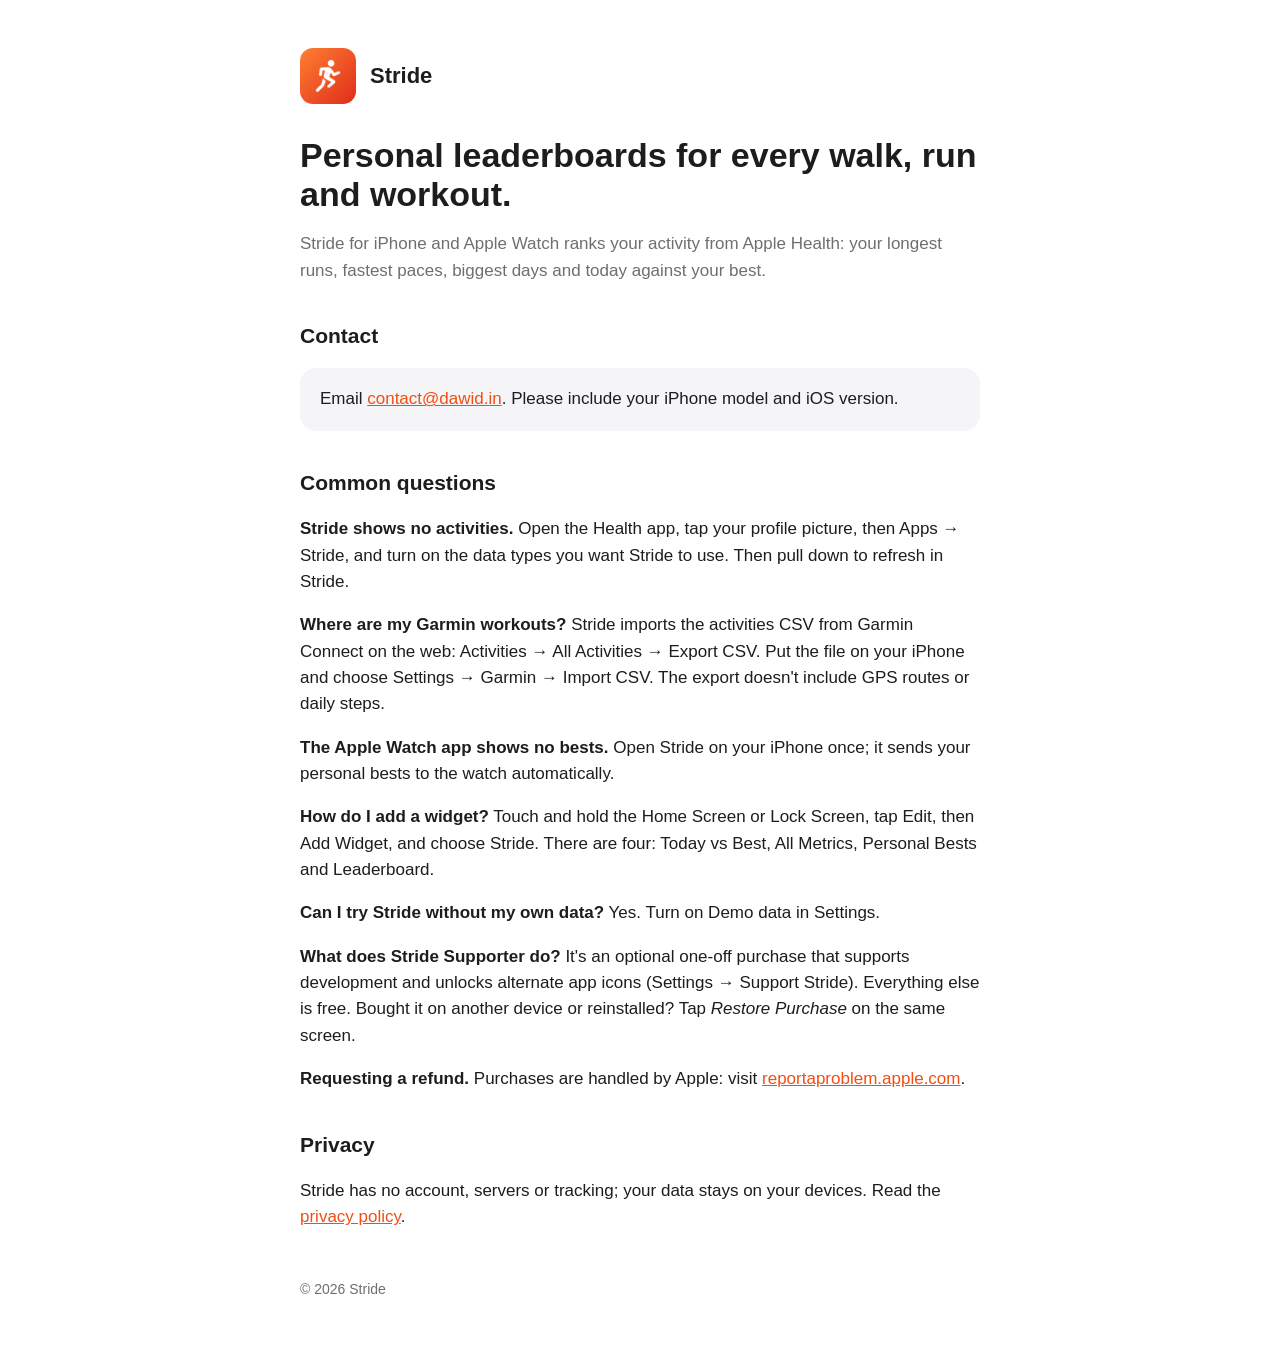
==== stride/index.html @ a99263f7 "Add app landing page, Challenge Track and Stride privacy pages Co-Authored-By: Claude Opus 5.5 <nore" ====
<!doctype html>
<html lang="en">
<head>
<meta charset="utf-8">
<meta name="viewport" content="width=device-width, initial-scale=1">
<title>Stride Support</title>
<link rel="stylesheet" href="style.css">
</head>
<body>
<main>
  <header><img src="icon.png" alt=""><a href="./">Stride</a></header>
  <h1>Personal leaderboards for every walk, run and workout.</h1>
  <p class="muted">Stride for iPhone and Apple Watch ranks your activity from Apple Health: your longest runs,
    fastest paces, biggest days and today against your best.</p>

  <h2>Contact</h2>
  <div class="card">
    Email <a href="mailto:contact@dawid.in">contact@dawid.in</a>. Please include your iPhone model and iOS version.
  </div>

  <h2>Common questions</h2>
  <p><strong>Stride shows no activities.</strong> Open the Health app, tap your profile picture, then
    Apps → Stride, and turn on the data types you want Stride to use. Then pull down to refresh in Stride.</p>
  <p><strong>Where are my Garmin workouts?</strong> Stride imports the activities CSV from Garmin Connect on the web:
    Activities → All Activities → Export CSV. Put the file on your iPhone and choose Settings → Garmin → Import CSV.
    The export doesn't include GPS routes or daily steps.</p>
  <p><strong>The Apple Watch app shows no bests.</strong> Open Stride on your iPhone once; it sends your personal
    bests to the watch automatically.</p>
  <p><strong>How do I add a widget?</strong> Touch and hold the Home Screen or Lock Screen, tap Edit, then Add Widget,
    and choose Stride. There are four: Today vs Best, All Metrics, Personal Bests and Leaderboard.</p>
  <p><strong>Can I try Stride without my own data?</strong> Yes. Turn on Demo data in Settings.</p>
  <p><strong>What does Stride Supporter do?</strong> It's an optional one-off purchase that supports development
    and unlocks alternate app icons (Settings → Support Stride). Everything else is free. Bought it on another device
    or reinstalled? Tap <em>Restore Purchase</em> on the same screen.</p>
  <p><strong>Requesting a refund.</strong> Purchases are handled by Apple: visit
    <a href="https://reportaproblem.apple.com">reportaproblem.apple.com</a>.</p>

  <h2>Privacy</h2>
  <p>Stride has no account, servers or tracking; your data stays on your devices.
    Read the <a href="privacy.html">privacy policy</a>.</p>

  <footer>© 2026 Stride</footer>
</main>
</body>
</html>
---- stride/style.css ----
:root { --accent: #f04e14; --text: #1d1d1f; --muted: #6e6e73; --bg: #ffffff; --card: #f5f5f7; }
@media (prefers-color-scheme: dark) {
  :root { --accent: #ff6a33; --text: #f5f5f7; --muted: #a1a1a6; --bg: #000000; --card: #1c1c1e; }
}
* { box-sizing: border-box; }
body { margin: 0; background: var(--bg); color: var(--text); line-height: 1.55;
  font: 17px/1.55 -apple-system, BlinkMacSystemFont, "SF Pro Text", "Helvetica Neue", Arial, sans-serif; }
main { max-width: 720px; margin: 0 auto; padding: 48px 20px 64px; }
header { display: flex; align-items: center; gap: 14px; margin-bottom: 32px; }
header img { width: 56px; height: 56px; border-radius: 13px; }
header a { color: inherit; text-decoration: none; font-weight: 700; font-size: 22px; }
h1 { font-size: 34px; line-height: 1.15; margin: 0 0 8px; }
h2 { font-size: 21px; margin: 36px 0 8px; }
p, li { color: var(--text); }
.muted { color: var(--muted); }
a { color: var(--accent); }
.card { background: var(--card); border-radius: 16px; padding: 18px 20px; margin: 16px 0; }
footer { margin-top: 48px; font-size: 14px; color: var(--muted); }
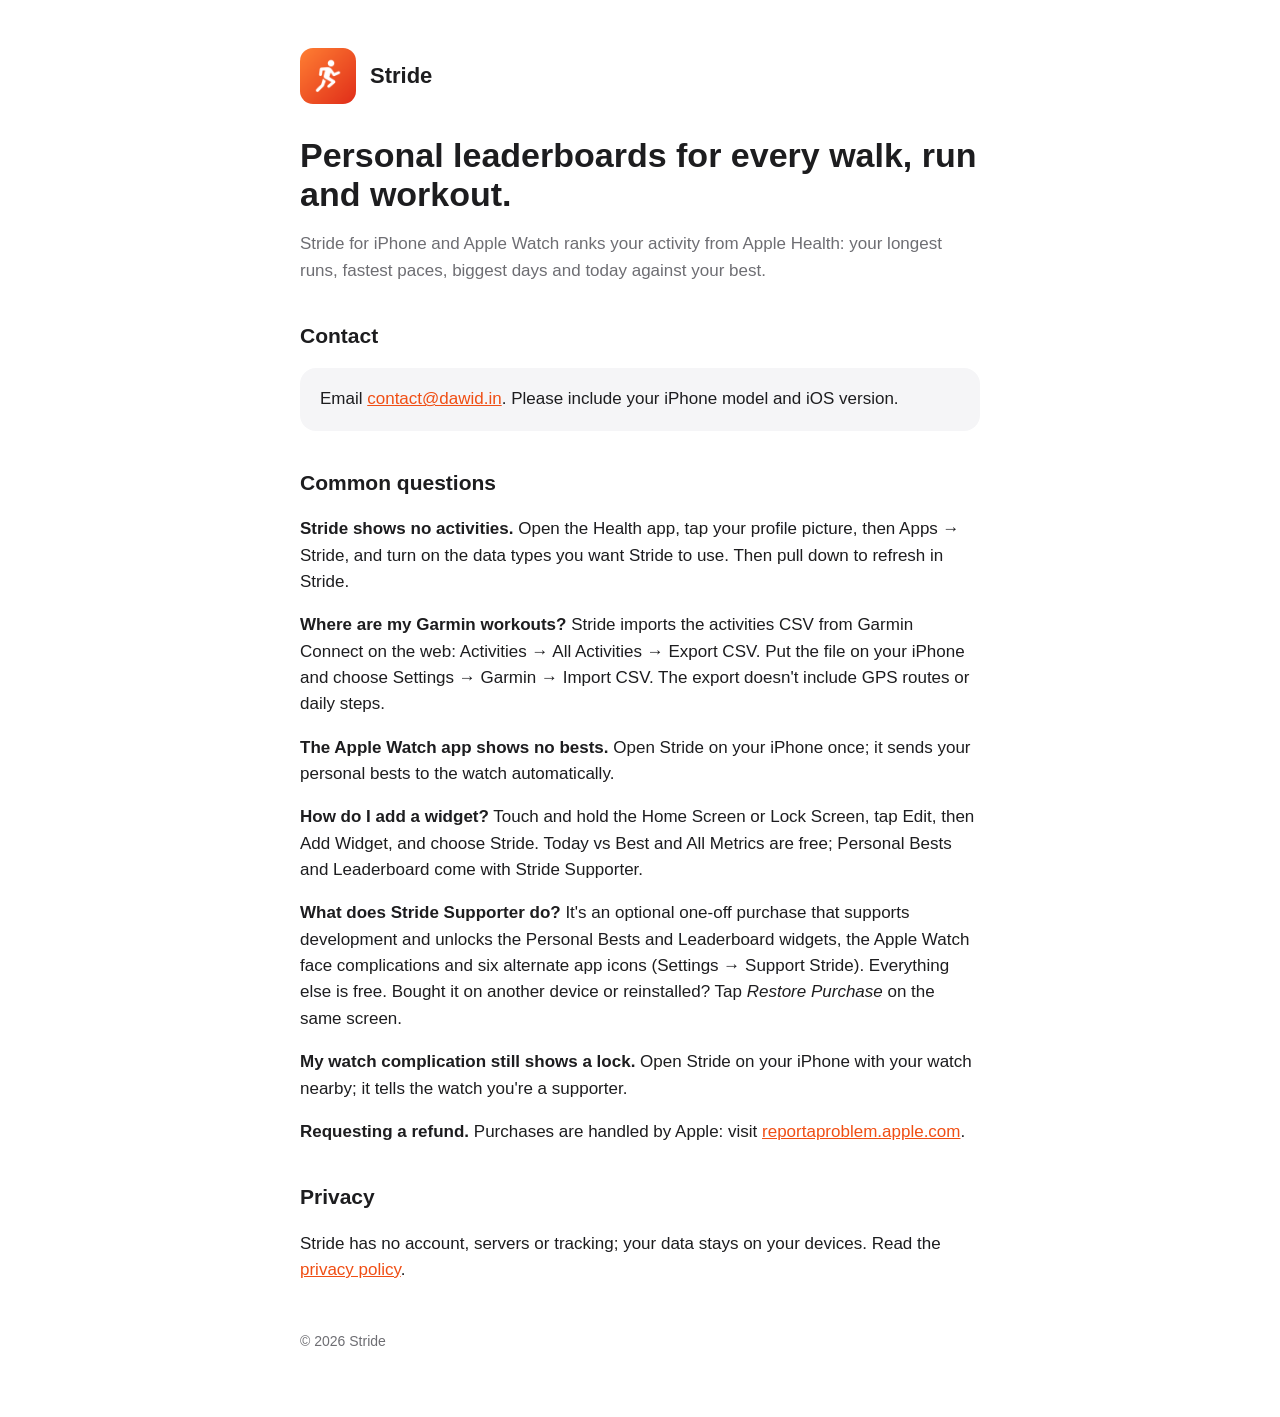
==== commit aac9c99a: "Update Challenge Track and Stride privacy and support pages Co-Authored-By: Claude Opus 5.5 <noreply" ====
--- a/stride/index.html
+++ b/stride/index.html
@@ -27,11 +27,13 @@
   <p><strong>The Apple Watch app shows no bests.</strong> Open Stride on your iPhone once; it sends your personal
     bests to the watch automatically.</p>
   <p><strong>How do I add a widget?</strong> Touch and hold the Home Screen or Lock Screen, tap Edit, then Add Widget,
-    and choose Stride. There are four: Today vs Best, All Metrics, Personal Bests and Leaderboard.</p>
-  <p><strong>Can I try Stride without my own data?</strong> Yes. Turn on Demo data in Settings.</p>
+    and choose Stride. Today vs Best and All Metrics are free; Personal Bests and Leaderboard come with Stride Supporter.</p>
   <p><strong>What does Stride Supporter do?</strong> It's an optional one-off purchase that supports development
-    and unlocks alternate app icons (Settings → Support Stride). Everything else is free. Bought it on another device
-    or reinstalled? Tap <em>Restore Purchase</em> on the same screen.</p>
+    and unlocks the Personal Bests and Leaderboard widgets, the Apple Watch face complications and six alternate app
+    icons (Settings → Support Stride). Everything else is free. Bought it on another device or reinstalled? Tap
+    <em>Restore Purchase</em> on the same screen.</p>
+  <p><strong>My watch complication still shows a lock.</strong> Open Stride on your iPhone with your watch nearby;
+    it tells the watch you're a supporter.</p>
   <p><strong>Requesting a refund.</strong> Purchases are handled by Apple: visit
     <a href="https://reportaproblem.apple.com">reportaproblem.apple.com</a>.</p>
 
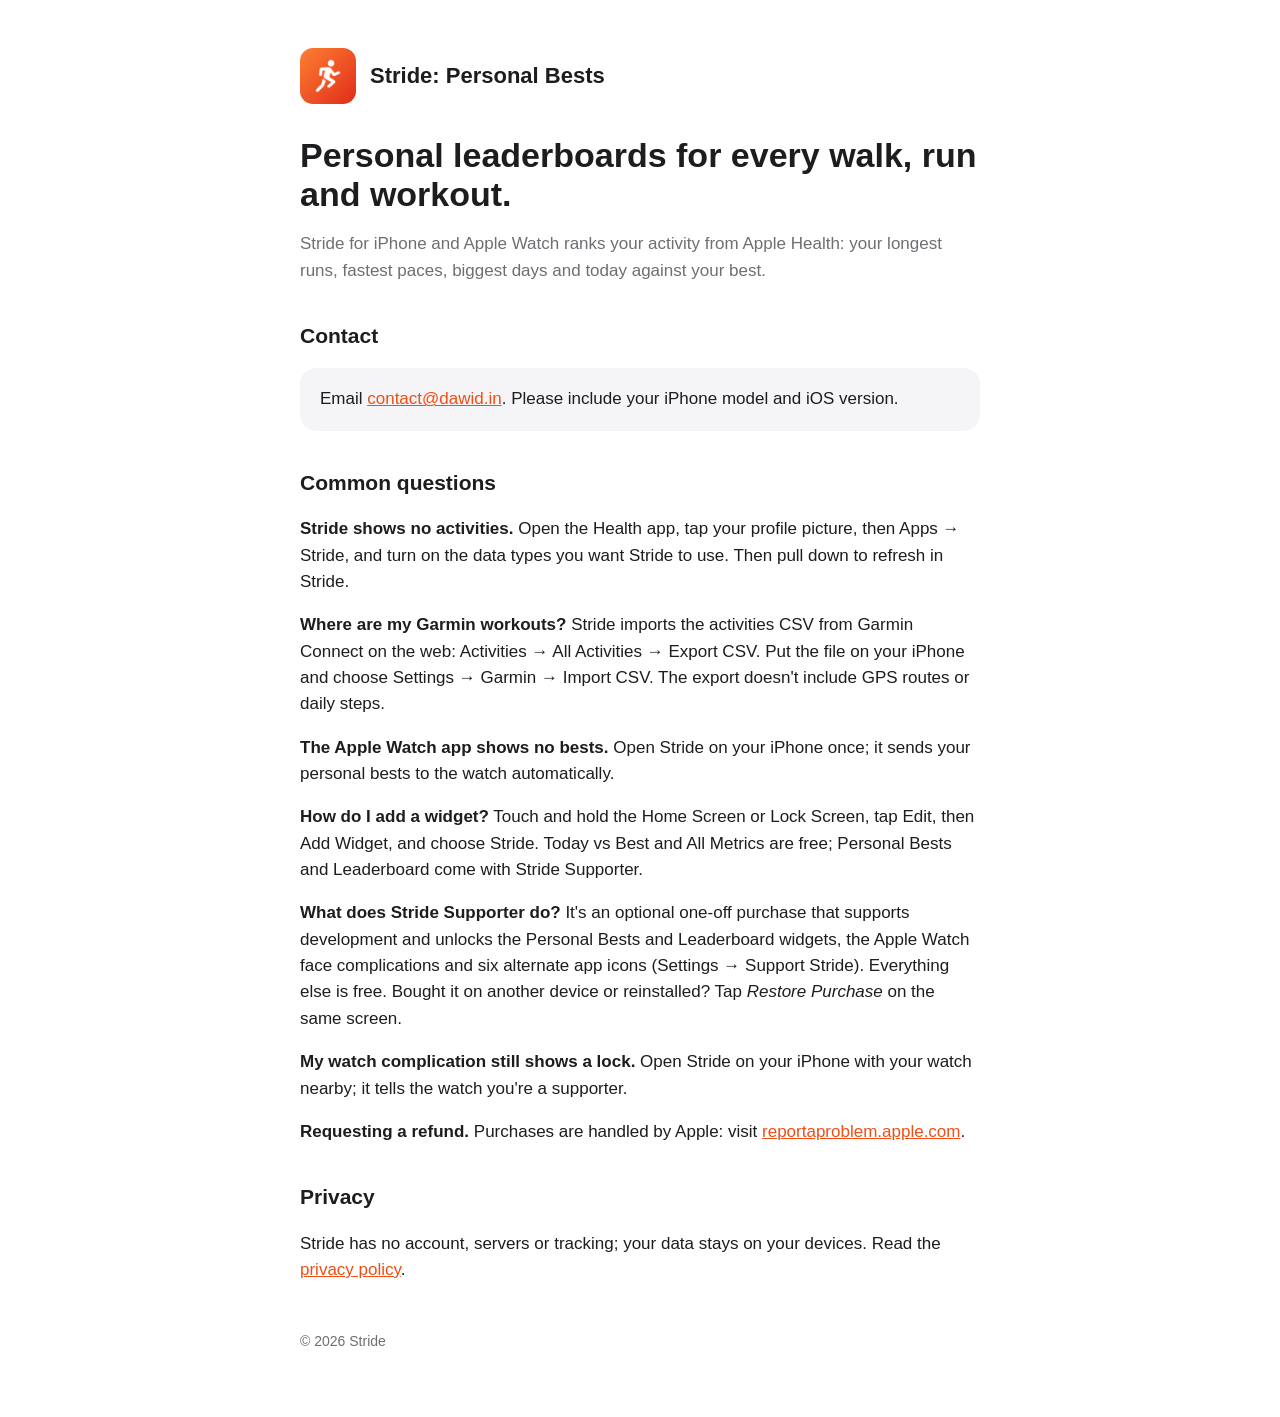
==== commit e9f434e0: "Update Challenge Track privacy page; rename Stride to Stride: Personal Bests Co-Authored-By: Claude " ====
--- a/stride/index.html
+++ b/stride/index.html
@@ -3,12 +3,12 @@
 <head>
 <meta charset="utf-8">
 <meta name="viewport" content="width=device-width, initial-scale=1">
-<title>Stride Support</title>
+<title>Stride: Personal Bests Support</title>
 <link rel="stylesheet" href="style.css">
 </head>
 <body>
 <main>
-  <header><img src="icon.png" alt=""><a href="./">Stride</a></header>
+  <header><img src="icon.png" alt=""><a href="./">Stride: Personal Bests</a></header>
   <h1>Personal leaderboards for every walk, run and workout.</h1>
   <p class="muted">Stride for iPhone and Apple Watch ranks your activity from Apple Health: your longest runs,
     fastest paces, biggest days and today against your best.</p>
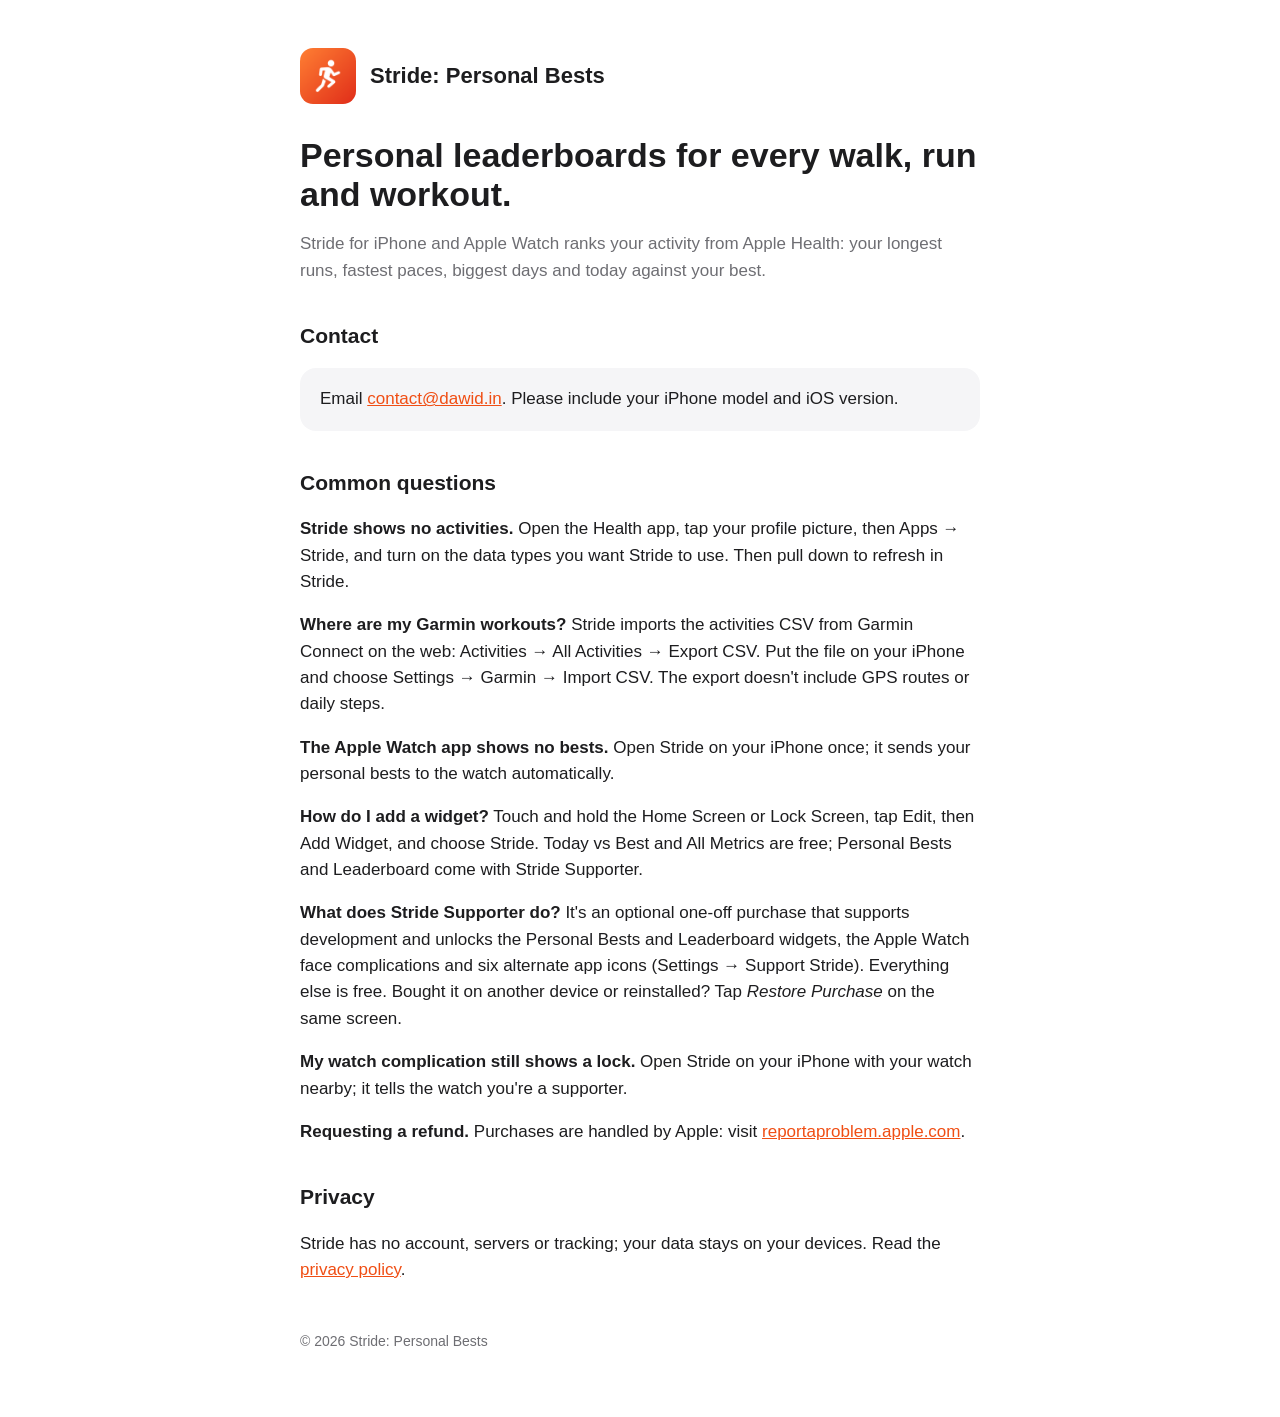
==== commit 9bba6f22: "Use Stride: Personal Bests in nav and footers Co-Authored-By: Claude Opus 5.5 <noreply@anthropic.com" ====
--- a/stride/index.html
+++ b/stride/index.html
@@ -41,7 +41,7 @@
   <p>Stride has no account, servers or tracking; your data stays on your devices.
     Read the <a href="privacy.html">privacy policy</a>.</p>
 
-  <footer>© 2026 Stride</footer>
+  <footer>© 2026 Stride: Personal Bests</footer>
 </main>
 </body>
 </html>
